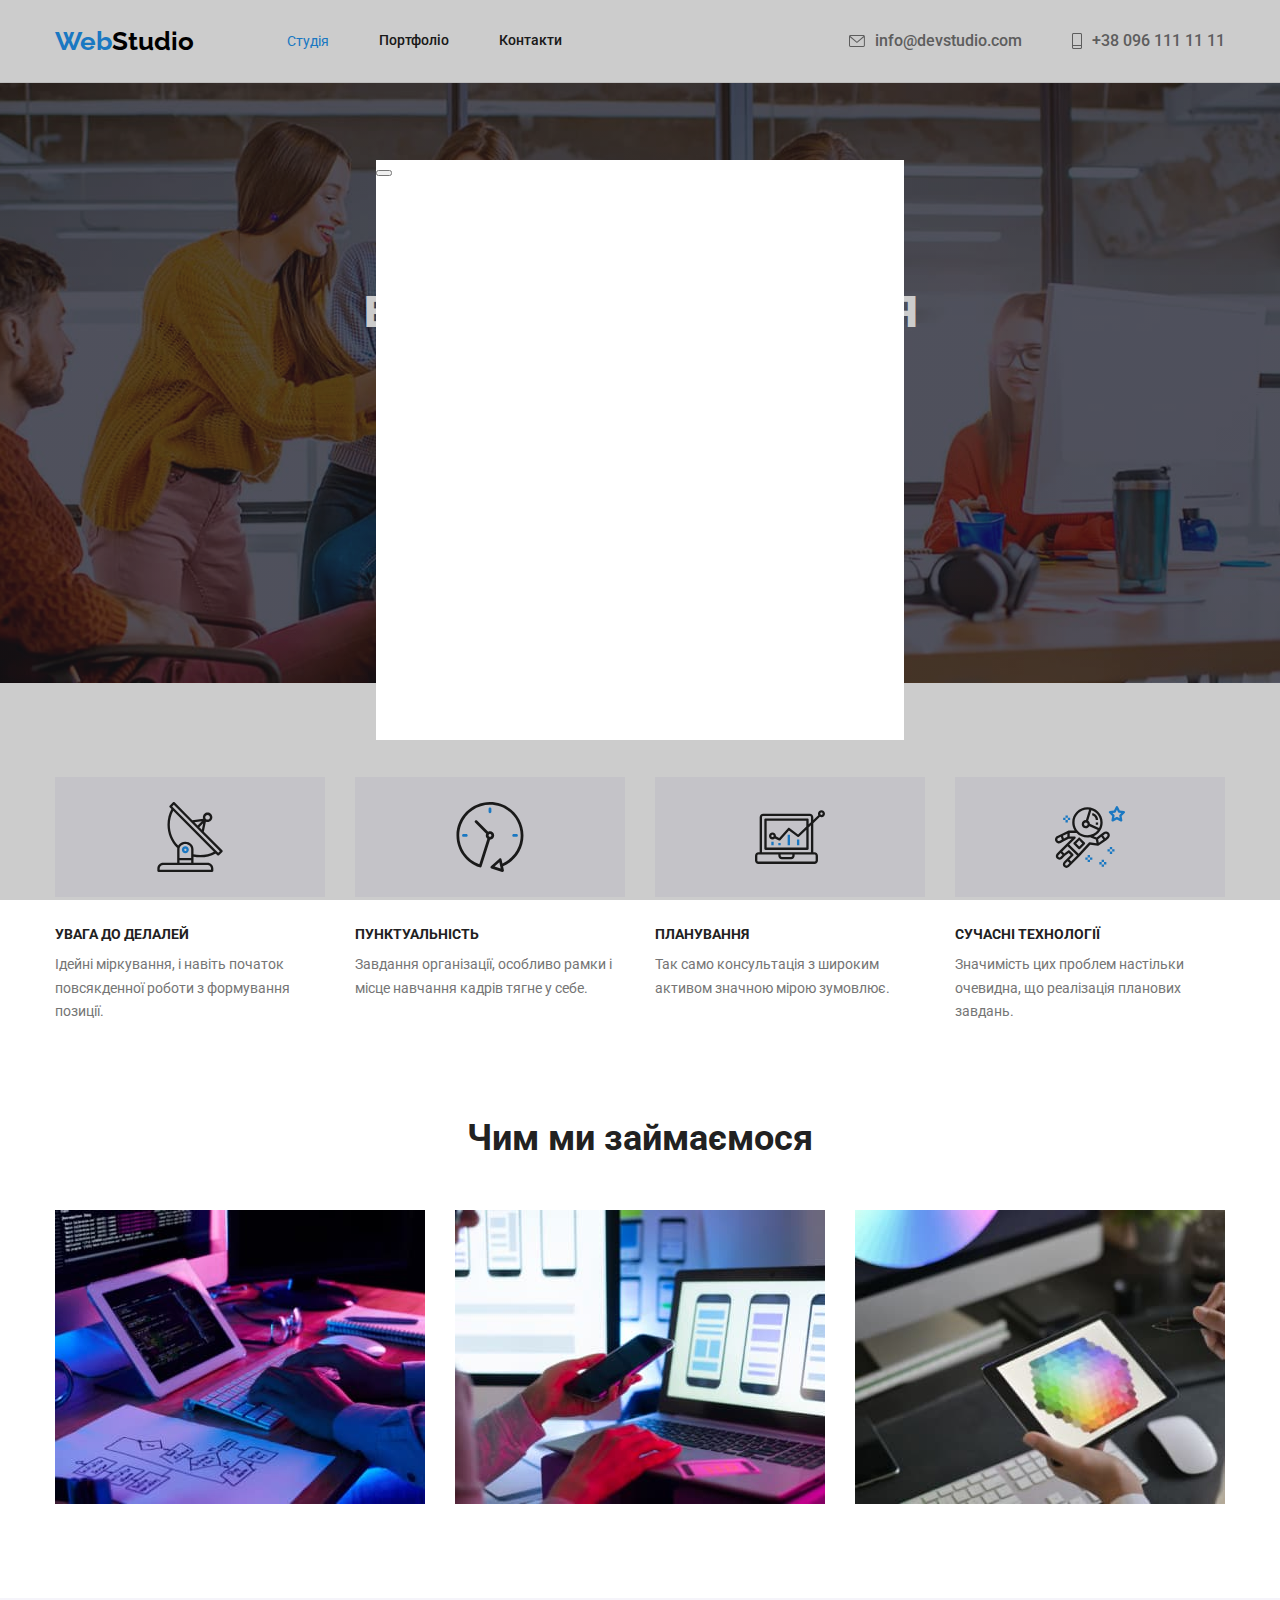
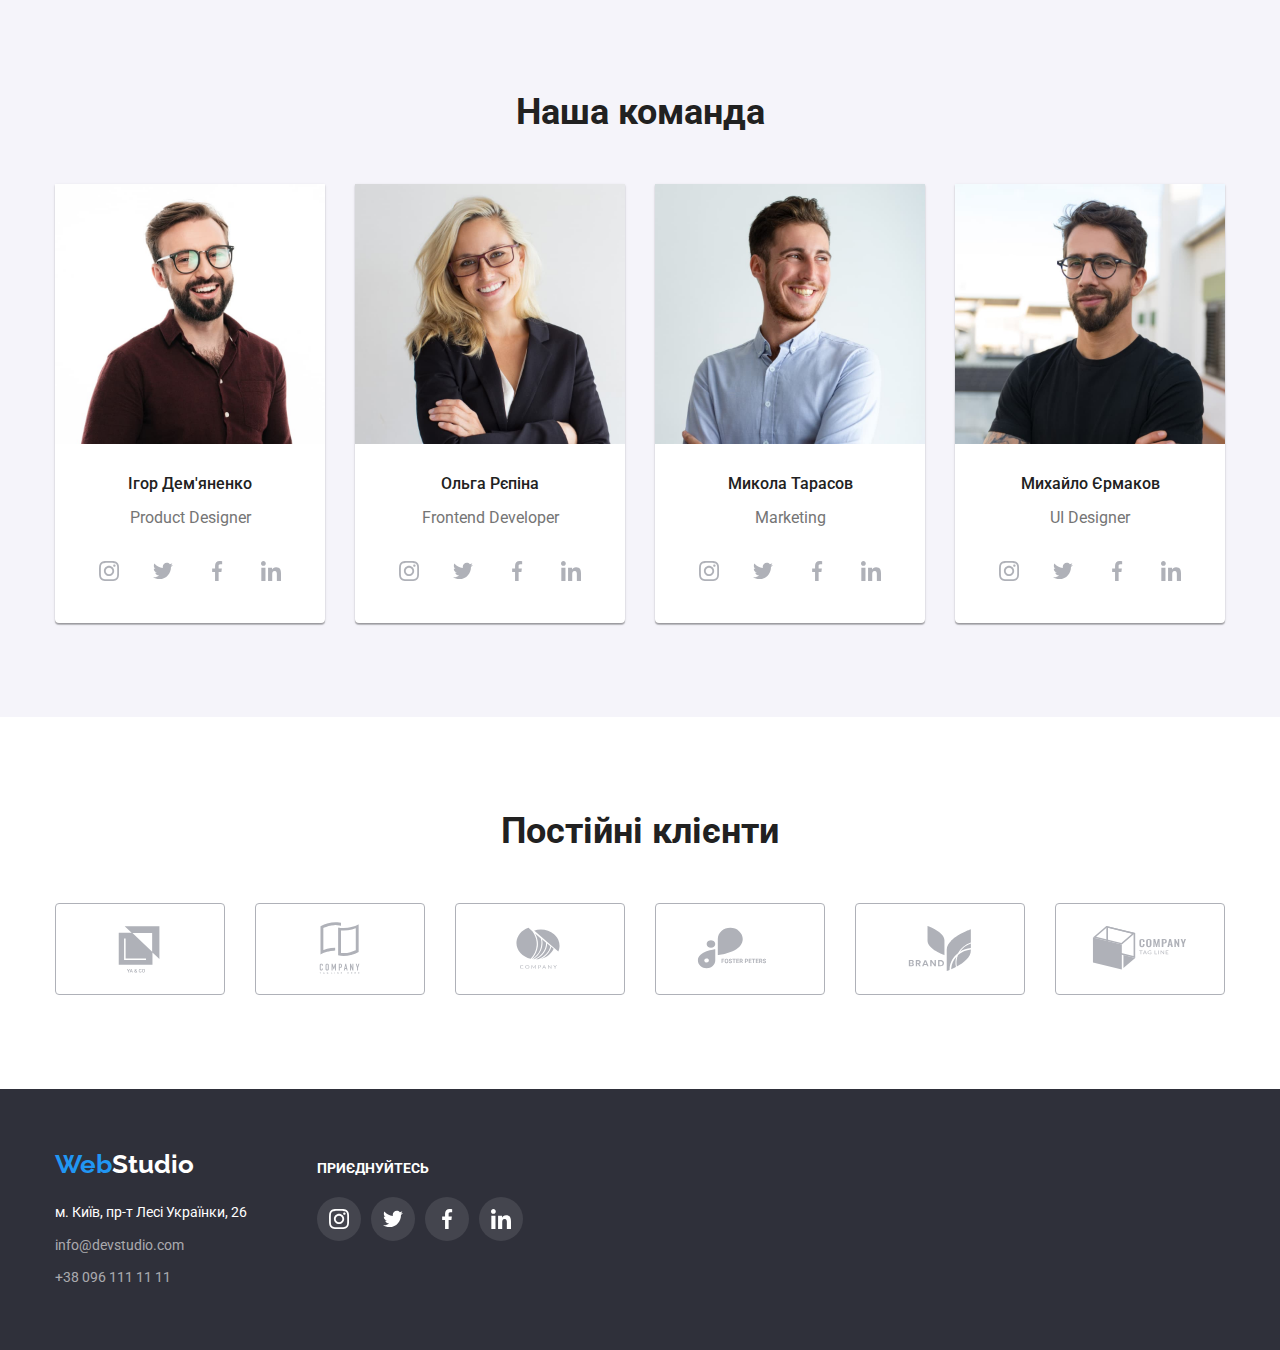
==== index.html @ 89efb615 "1" ====
<!DOCTYPE html>
<html lang="uk">
  <head>
    <meta charset="UTF-8" />
    <meta http-equiv="X-UA-Compatible" content="IE=edge" />
    <meta name="viewport" content="width=device-width, initial-scale=1.0" />
    <title>WebStudio</title>
    <link rel="preconnect" href="https://fonts.googleapis.com" />
    <link rel="preconnect" href="https://fonts.gstatic.com" crossorigin />
    <link
      href="https://fonts.googleapis.com/css2?family=Raleway:wght@700&family=Roboto:wght@400;500;700;900&display=swap"
      rel="stylesheet"
    />
    <link
      rel="stylesheet"
      href="https://cdn.jsdelivr.net/npm/modern-normalize@1.1.0/modern-normalize.min.css"
    />
    <link rel="stylesheet" href="./css/styles.css" />
  </head>
  <body>
    <header class="line">
      <div class="container header-flex">
        <nav class="head-menu">
          <a href="./index.html" class="logo" lang="en"> Web<span class="logo2">Studio</span></a>
          <ul class="site-navigation list">
            <li class="item"><a href="./index.html" class="class-nav">Студія</a></li>
            <li class="item"><a href="./portfolio.html" class="site-nav">Портфоліо</a></li>
            <li class="item"><a href="" class="site-nav">Контакти</a></li>
          </ul>
        </nav>
        <ul class="list contact-menu">
          <li class="header-contact">
            <a href="mailto:info@devstudio.com" class="class-contact">
              <svg class="contact-icon-svg" width="16" height="12">
                <use href="./images/icons.svg#icon-envelope"></use>
              </svg>
              info@devstudio.com
            </a>
          </li>
          <li class="header-contact">
            <a href="tel:+380961111111" class="class-contact">
              <svg class="contact-icon-svg" width="10" height="16">
                <use href="./images/icons.svg#icon-vector"></use>
              </svg>
              +38 096 111 11 11
            </a>
          </li>
        </ul>
      </div>
    </header>
    <main>
      <section class="section-hero">
        <div class="container">
          <h1 class="title-h1">Ефективні рішення для вашого бізнесу</h1>
          <button type="button" class="button-posluga" data-modal-open>Замовити послугу</button>
        </div>
      </section>

      <!-- Переваги -->

      <section class="list-perevag section">
        <div class="container">
          <h2 class="visually-hidden">Перелік переваг</h2>
          <ul class="list perevagi-list">
            <li class="perevagi-fon">
              <div class="perevagi-icon">
                <svg class="icon-win" width="70" height="70">
                  <use href="./images/icons.svg#icon-antenna"></use>
                </svg>
              </div>
              <h3 class="title-h3">Увага до делалей</h3>
              <p class="text-perevag">
                Ідейні міркування, і навіть початок повсякденної роботи з формування позиції.
              </p>
            </li>
            <li class="perevagi-fon">
              <div class="perevagi-icon">
                <svg width="70" height="70">
                  <use href="./images/icons.svg#icon-clock"></use>
                </svg>
              </div>
              <h3 class="title-h3">Пунктуальність</h3>
              <p class="text-perevag">
                Завдання організації, особливо рамки і місце навчання кадрів тягне у себе.
              </p>
            </li>
            <li class="perevagi-fon">
              <div class="perevagi-icon">
                <svg width="70" height="70">
                  <use href="./images/icons.svg#icon-diagram"></use>
                </svg>
              </div>
              <h3 class="title-h3">Планування</h3>
              <p class="text-perevag">
                Так само консультація з широким активом значною мірою зумовлює.
              </p>
            </li>
            <li class="perevagi-fon">
              <div class="perevagi-icon">
                <svg width="70" height="70">
                  <use href="./images/icons.svg#icon-astronaut"></use>
                </svg>
              </div>
              <h3 class="title-h3">Сучасні технології</h3>
              <p class="text-perevag">
                Значимість цих проблем настільки очевидна, що реалізація планових завдань.
              </p>
            </li>
          </ul>
        </div>
      </section>
      <section class="section-bott">
        <div class="container">
          <h2 class="title-h2">Чим ми займаємося</h2>
          <ul class="list hobby">
            <li>
              <img src="./images/img_box_1.jpg" width="370" alt="Розробка і оптимізація сайту" />
            </li>
            <li>
              <img src="./images/img_box_2.jpg" width="370" alt="Розробка мобільної версії сайту" />
            </li>
            <li><img src="./images/img_box_3.jpg" width="370" alt="Підбір палітри" /></li>
          </ul>
        </div>
      </section>

      <!-- Команда -->

      <section class="color-team section">
        <div class="container">
          <h2 class="title-h2">Наша команда</h2>
          <ul class="list-team list">
            <li class="color-foto-team">
              <img src="./images/img_team_1.jpg" width="270" alt="Портрет Ігора Дем'яненко" />
              <div class="team-box">
                <h3 class="title-h3-2">Ігор Дем'яненко</h3>
                <p class="profession" lang="en">Product Designer</p>
                <ul class="list team-icon">
                  <li>
                    <a href="" class="team-fon">
                      <svg aria-label="" width="20" height="20">
                        <use href="./images/icons.svg#icon-instagram"></use>
                      </svg>
                    </a>
                  </li>
                  <li>
                    <a href="" class="team-fon">
                      <svg aria-label="" width="20" height="20">
                        <use href="./images/icons.svg#icon-twitter"></use>
                      </svg>
                    </a>
                  </li>
                  <li>
                    <a href="" class="team-fon">
                      <svg aria-label="" width="20" height="20">
                        <use href="./images/icons.svg#icon-facebook"></use>
                      </svg>
                    </a>
                  </li>
                  <li>
                    <a href="" class="team-fon">
                      <svg aria-label="" width="20" height="20">
                        <use href="./images/icons.svg#icon-linkedin"></use>
                      </svg>
                    </a>
                  </li>
                </ul>
              </div>
            </li>
            <li class="color-foto-team">
              <img src="./images/img_team_2.jpg" width="270" alt="Портрет Ольги Рєпіної" />
              <div class="team-box">
                <h3 class="title-h3-2">Ольга Рєпіна</h3>
                <p class="profession" lang="en">Frontend Developer</p>
                <ul class="list team-icon">
                  <li>
                    <a href="" class="team-fon">
                      <svg aria-label="" width="20" height="20">
                        <use href="./images/icons.svg#icon-instagram"></use>
                      </svg>
                    </a>
                  </li>
                  <li>
                    <a href="" class="team-fon">
                      <svg aria-label="" width="20" height="20">
                        <use href="./images/icons.svg#icon-twitter"></use>
                      </svg>
                    </a>
                  </li>
                  <li>
                    <a href="" class="team-fon">
                      <svg aria-label="" width="20" height="20">
                        <use href="./images/icons.svg#icon-facebook"></use>
                      </svg>
                    </a>
                  </li>
                  <li>
                    <a href="" class="team-fon">
                      <svg aria-label="" width="20" height="20">
                        <use href="./images/icons.svg#icon-linkedin"></use>
                      </svg>
                    </a>
                  </li>
                </ul>
              </div>
            </li>
            <li class="color-foto-team">
              <img src="./images/img_team_3.jpg" width="270" alt="Портрет Миколи Тарасова" />
              <div class="team-box">
                <h3 class="title-h3-2">Микола Тарасов</h3>
                <p class="profession" lang="en">Marketing</p>
                <ul class="list team-icon">
                  <li>
                    <a href="" class="team-fon">
                      <svg aria-label="" width="20" height="20">
                        <use href="./images/icons.svg#icon-instagram"></use>
                      </svg>
                    </a>
                  </li>
                  <li>
                    <a href="" class="team-fon">
                      <svg aria-label="" width="20" height="20">
                        <use href="./images/icons.svg#icon-twitter"></use>
                      </svg>
                    </a>
                  </li>
                  <li>
                    <a href="" class="team-fon">
                      <svg aria-label="" width="20" height="20">
                        <use href="./images/icons.svg#icon-facebook"></use>
                      </svg>
                    </a>
                  </li>
                  <li>
                    <a href="" class="team-fon">
                      <svg aria-label="" width="20" height="20">
                        <use href="./images/icons.svg#icon-linkedin"></use>
                      </svg>
                    </a>
                  </li>
                </ul>
              </div>
            </li>
            <li class="color-foto-team">
              <img src="./images/img_team_4.jpg" width="270" alt="Портрет Михайла Єрмакова" />
              <div class="team-box">
                <h3 class="title-h3-2">Михайло Єрмаков</h3>
                <p class="profession" lang="en">UI Designer</p>
                <ul class="list team-icon">
                  <li>
                    <a href="" class="team-fon">
                      <svg aria-label="" width="20" height="20">
                        <use href="./images/icons.svg#icon-instagram"></use>
                      </svg>
                    </a>
                  </li>
                  <li>
                    <a href="" class="team-fon">
                      <svg aria-label="" width="20" height="20">
                        <use href="./images/icons.svg#icon-twitter"></use>
                      </svg>
                    </a>
                  </li>
                  <li>
                    <a href="" class="team-fon">
                      <svg aria-label="" width="20" height="20">
                        <use href="./images/icons.svg#icon-facebook"></use>
                      </svg>
                    </a>
                  </li>
                  <li>
                    <a href="" class="team-fon">
                      <svg aria-label="" width="20" height="20">
                        <use href="./images/icons.svg#icon-linkedin"></use>
                      </svg>
                    </a>
                  </li>
                </ul>
              </div>
            </li>
          </ul>
        </div>
      </section>
      <section class="section">
        <!-- Кліенти -->

        <div class="container">
          <h2 class="title-h2">Постійні клієнти</h2>
          <ul class="list client">
            <li>
              <a href="" class="client-fon">
                <svg aria-label="" width="106" height="60">
                  <use href="./images/icons.svg#icon-logo"></use>
                </svg>
              </a>
            </li>
            <li>
              <a href="" class="client-fon">
                <svg aria-label="" width="106" height="60">
                  <use href="./images/icons.svg#icon-logo-1"></use>
                </svg>
              </a>
            </li>
            <li>
              <a href="" class="client-fon">
                <svg aria-label="" width="106" height="60">
                  <use href="./images/icons.svg#icon-logo-2"></use>
                </svg>
              </a>
            </li>
            <li>
              <a href="" class="client-fon">
                <svg aria-label="" width="106" height="60">
                  <use href="./images/icons.svg#icon-logo-3"></use>
                </svg>
              </a>
            </li>
            <li>
              <a href="" class="client-fon">
                <svg aria-label="" width="106" height="60">
                  <use href="./images/icons.svg#icon-logo-4"></use>
                </svg>
              </a>
            </li>
            <li>
              <a href="" class="client-fon">
                <svg aria-label="" width="106" height="60">
                  <use href="./images/icons.svg#icon-logo-5"></use>
                </svg>
              </a>
            </li>
          </ul>
        </div>
      </section>
    </main>

    <!-- Футер -->

    <footer class="section-footer">
      <div class="container footer-block">
        <div class="">
          <a href="./index.html" class="logo" lang="en"> Web<span class="logo3">Studio</span></a>
          <address class="contact">
            <ul class="site-footer list">
              <li class="footer-bottom">
                <a href="https://goo.gl/maps/ReowiNLjcF3ipeQF8" class="site-footer-2 link"
                  >м. Київ, пр-т Лесі Українки, 26</a
                >
              </li>
              <li class="footer-bottom">
                <a href="mailto:info@devstudio.com" class="site-footer link">info@devstudio.com</a>
              </li>
              <li><a href="tel:+380961111111" class="site-footer link">+38 096 111 11 11</a></li>
            </ul>
          </address>
        </div>

        <!-- Футер соцмережі -->

        <div class="footer-list">
          <p class="footer-connect">Приєднуйтесь</p>
          <ul class="list footer-icon">
            <li>
              <a href="" class="footer-fon">
                <svg aria-label="" width="20" height="20">
                  <use href="./images/icons.svg#icon-instagram"></use>
                </svg>
              </a>
            </li>
            <li>
              <a href="" class="footer-fon">
                <svg aria-label="" width="20" height="20">
                  <use href="./images/icons.svg#icon-twitter"></use>
                </svg>
              </a>
            </li>
            <li>
              <a href="" class="footer-fon">
                <svg aria-label="" width="20" height="20">
                  <use href="./images/icons.svg#icon-facebook"></use>
                </svg>
              </a>
            </li>
            <li>
              <a href="" class="footer-fon">
                <svg aria-label="" width="20" height="20">
                  <use href="./images/icons.svg#icon-linkedin"></use>
                </svg>
              </a>
            </li>
          </ul>
        </div>
      </div>
    </footer>
    <div class="backdrop " data-modal >
      <div class="modal">
        <button type="button" data-modal-close></button>
        <svg aria-label=""  width="30" height="30" class="modal-close" >
          <use href="./images/icons.svg#icon-Ellipse"></use>
        </svg> 
      </div>
    </div>
    <script src="./js/modal.js"></script>
  </body>
</html>
---- css/styles.css ----
:root {
  --primary-font-color: rgba(117, 117, 117, 1);
  --primari-buckground-color: rgba(255, 255, 255, 1);
  --secondary-font-color: rgba(33, 150, 243, 1);
  --third-font-color: rgba(33, 33, 33, 1);
  --font-color-footer: rgba(255, 255, 255, 0.6);
  --font-color-logo-2: rgba(0, 0, 0, 1);
  --buckground-color-1: rgba(245, 244, 250, 1);
  --buckground-color-2: rgba(47, 48, 58, 1);
  --contact-color: rgba(117, 117, 117, 1);
}

body {
  background-color: var(--primari-buckground-color);
  color: var(--primary-font-color);
  font-family: 'Roboto', sans-serif;
  font-weight: 400;
  font-size: 14px;
}

/* Відміна підкреслення у посилань */

a {
  text-decoration: none;
}

/* a:hover {
  color: #2196F3;
}

a:hover svg {
  color: #2196F3;
} */

/* Скидання маркувань списку */

.list {
  list-style: none;
}

img {
  display: block;
}

/* Скидання стилів марджин */

h1,
h2,
h3,
h4,
p {
  margin-top: 0;
  margin-bottom: 0;
}

ul {
  margin-top: 0;
  margin-bottom: 0;
  padding-left: 0;
}

/* Приховання заголовків */

.visually-hidden {
  position: absolute;
  white-space: nowrap;
  width: 1px;
  height: 1px;
  overflow: hidden;
  border: 0;
  padding: 0;
  clip: rect(0 0 0 0);
  clip-path: inset(50%);
  margin: -1px;
}

img {
  display: block;
  max-width: 100%;
  height: auto;
}

/* Ширина */

.container {
  width: 1200px;
  margin-left: auto;
  margin-right: auto;
  padding-left: 15px;
  padding-right: 15px;
}

/* Відступи */

.section {
  padding-top: 94px;
  padding-bottom: 94px;
}

.header-flex {
  display: flex;
  align-items: center;
}

/* Логотип */

.logo {
  color: var(--secondary-font-color);
  font-family: 'Raleway', 'sans-serif';
  font-weight: 700;
  font-size: 26px;
  line-height: 1.19;
}

.logo2 {
  color: var(--font-color-logo-2);
}

.logo3 {
  color: var(--primari-buckground-color);
}

/*  Навігація */

.site-navigation {
  display: flex;
  margin-left: 93px;
}

.site-navigation .item:not(:last-child) {
  margin-right: 50px;
}

.head-menu {
  display: flex;
  align-items: center;
}

.site-nav {
  color: var(--third-font-color);
  font-weight: 500;
  line-height: 1.14;

  display: block;
  padding-top: 32px;
  padding-bottom: 32px;
}

.site-nav:hover,
.site-nav:focus {
  color: var(--secondary-font-color);
}

.class-nav {
  color: var(--secondary-font-color);

  display: block;
  padding-top: 32px;
  padding-bottom: 32px;
}

.class-contact {
  display: inline-flex;
  padding: 32px 0px 32px;
  align-items: center;

  color: var(--contact-color);
  font-weight: 500;
  line-height: 1.14;
  font-size: 16px;
}

.class-contact:hover,
.class-contact:focus {
  color: var(--secondary-font-color);
}

.line {
  border-bottom: 1px solid rgba(236, 236, 236, 1);
}

/* Герой */

.title-h1 {
  text-transform: uppercase;
  color: var(--primari-buckground-color);
  font-weight: 900;
  font-size: 44px;
  line-height: 1.36;

  max-width: 696px;
  margin-left: auto;
  margin-right: auto;
  margin-bottom: 30px;
}

.section-hero {
  background-image: linear-gradient(rgba(47, 48, 58, 0.4), rgba(47, 48, 58, 0.4)),
    url(../images/bg.jpg);

  background-repeat: no-repeat;
  background-position: center;

  padding-top: 200px;
  padding-bottom: 200px;
  text-align: center;
  background-color: var(--buckground-color-2);
  background-size: 1600px;
}

/* Кнопка замовлення */

.button-posluga {
  background-color: var(--secondary-font-color);
  color: var(--primari-buckground-color);
  cursor: pointer;
  font-weight: 700;
  font-size: 16px;
  line-height: 1.87;
  border-radius: 4px;
  border: none;

  display: inline-block;
  width: 216px;
  height: 50px;
}

.button-posluga:hover,
.button-posluga:focus {
  background-color: rgba(24, 140, 232, 1);
  color: var(--primari-buckground-color);
  cursor: pointer;
}

/* Заголовок переваг */

.title-h3 {
  text-transform: uppercase;
  color: var(--third-font-color);
  font-weight: 700;
  font-size: 14px;
  line-height: 1.14;
  max-width: 270px;

  margin-bottom: 10px;
}

/* Перелік переваг */

.list-perevag {
  display: flex;
  column-gap: 30px;
}

.text-perevag {
  line-height: 1.7;
  max-width: 270px;
}

/* Заголовок наша робота-команда */

.title-h2 {
  color: var(--third-font-color);
  font-weight: 700;
  font-size: 36px;
  line-height: 1.16;

  margin-bottom: 50px;
  text-align: center;
}

.section-bott {
  padding-bottom: 94px;
}

/* Наша робота */

.hobby {
  display: flex;
  column-gap: 30px;
}

/* колір фону команди*/

.color-team {
  background-color: var(--buckground-color-1);
}

.list-team {
  display: flex;
  column-gap: 30px;
}

.color-foto-team {
  background-color: var(--primari-buckground-color);
  max-width: 270px;
  text-align: center;
}

.profession {
  color: var(--primary-font-color);
  font-size: 16px;
  line-height: 1.9;
  margin-bottom: 16px;
}

.text-team {
  font-size: 16px;
  line-height: 1.19;
}

/* footer font color */

.site-footer {
  color: var(--font-color-footer);
  line-height: 1.7;
}

.site-footer:hover,
.site-footer:focus {
  color: var(--secondary-font-color);
}

.site-footer-2 {
  color: var(--primari-buckground-color);
}

.site-footer-2:hover,
.site-footer-2:focus {
  color: var(--secondary-font-color);
}

/* Нормалізація шрифту посилань */

.contact {
  font-style: normal;
  margin-top: 20px;
}

/* Кліенти */

.client {
  padding: 0;
  margin: 0;
  display: flex;
  column-gap: 30px;
  justify-content: center;
}

.client-fon {
  padding: 0;
  margin: 0;
  display: flex;
  width: 170px;
  height: 92px;
  border: 1px solid #afb1b8;
  border-radius: 4px;
  align-items: center;
  justify-content: center;
}

.client-fon svg {
  fill: rgba(175, 177, 184, 1);
}

.client-fon:hover svg,
.client-fon:focus svg {
  fill: rgba(33, 150, 243, 1);
}

.client-fon:hover,
.client-fon:focus {
  border: 1px solid rgba(33, 150, 243, 1);
  border-radius: 4px;
  fill: rgba(33, 150, 243, 1);
}

/* Секція футер */

.footer-bottom {
  margin-bottom: 9px;
}

.section-footer {
  background-color: var(--buckground-color-2);
  line-height: 1.7;

  padding: 60px 0px;
}

/* Портфолио */

/* Заголовок */

.title-h2-2 {
  color: var(--third-font-color);
  font-weight: 700;
  font-size: 18px;
  line-height: 2;

  max-width: 322px;
  margin-left: 24px;
}

.text-team-2 {
  font-family: 'Roboto', sans-serif;
  font-weight: 400;
  font-size: 16px;
  line-height: 1.87;
  color: rgba(117, 117, 117, 1);

  padding-top: 4px;
  max-width: 322px;
  margin-left: 24px;
}

.portfolio-box {
  padding: 20px 0px;
}

/* Кнопки портфоліо */

.btn-flex {
  display: flex;
  justify-content: center;
  margin-bottom: 50px;
  column-gap: 8px;
}

.button-portfolio {
  display: inline-block;
  min-width: 73px;
  padding: 6px 22px;
  border-radius: 4px;
  border: none;

  background-color: var(--buckground-color-1);
  color: var(--third-font-color);
  cursor: pointer;
  font-weight: 500;
  font-size: 16px;
  line-height: 1.62;
}

.button-portfolio:focus,
.button-portfolio:hover {
  background-color: var(--secondary-font-color);
  color: var(--primari-buckground-color);
  box-shadow: 0px 3px 1px rgba(0, 0, 0, 0.1), 0px 1px 2px rgba(0, 0, 0, 0.08),
    0px 2px 2px rgba(0, 0, 0, 0.12);
  border-radius: 4px;
}

/* Сітка єлементів */

.flex-container {
  padding: 0;
  margin: 0;

  display: flex;
  flex-wrap: wrap;
  margin-left: -30px;
  margin-top: -30px;
}

.flex-container .flex-element {
  width: 370px;
  border: 1px solid #eeeeee;

  flex-basis: calc(100% / 3 -30px);
  margin-left: 30px;
  margin-top: 30px;
}

.portfolio-link {
  display: block;
}

.portfolio-link:hover,
.portfolio-link:focus {
  box-shadow: 0px 1px 1px rgba(0, 0, 0, 0.12), 0px 4px 4px rgba(0, 0, 0, 0.06),
    1px 4px 6px rgba(0, 0, 0, 0.16);
}

.contact-icon {
  display: flex;
  align-items: center;
  justify-content: center;
  background-size: 32px 32px;
  margin-right: 10px;
  width: 161px;
}

.contact-menu {
  display: flex;
  margin-left: auto;
}

.header-contact + .header-contact {
  margin-left: 50px;
}

.header-contact:hover,
.header-contact:focus {
  color: var(--accent-color);
}

.contact-icon-svg {
  margin-right: 10px;
  fill: currentColor;
}

.perevagi-list {
  display: flex;
}

.perevagi-fon:not(:last-child) {
  margin-right: 30px;
  max-width: 270px;
}

.perevagi-icon {
  display: flex;
  width: 270px;
  height: 120px;
  align-items: center;
  justify-content: center;
  flex-direction: column;
  margin-bottom: 30px;

  background-color: var(--buckground-color-1);
}

.icon-win {
  align-items: center;
}

.color-foto-team {
  box-shadow: 0px 1px 3px rgba(0, 0, 0, 0.12), 0px 1px 1px rgba(0, 0, 0, 0.14),
    0px 2px 1px rgba(0, 0, 0, 0.2);
  border-radius: 0px 0px 4px 4px;
}

/* Команда */

.title-h3-2 {
  color: var(--third-font-color);
  font-weight: 500;
  font-size: 16px;
  line-height: 1.19;
  margin-bottom: 10px;
}

.team-box {
  padding: 30px 0px;
}

.team-icon {
  padding: 0;
  margin: 0;
  display: flex;
  column-gap: 10px;
  justify-content: center;
}

.team-fon {
  width: 44px;
  height: 44px;
  border-radius: 50%;
  display: flex;
  align-items: center;
  justify-content: center;
}

.team-fon svg {
  fill: rgba(175, 177, 184, 1);
}

.team-fon:hover,
.team-fon:focus {
  background-color: rgba(33, 150, 243, 1);
}

.team-fon:hover svg,
.team-fon:focus svg {
  fill: rgba(255, 255, 255, 1);
}

/* Футер соцмережі */

.footer-connect {
  text-transform: uppercase;
  color: var(--primari-buckground-color);
  font-weight: 700;
  font-size: 14px;
  line-height: 1.14;

  margin-bottom: 20px;
}

.footer-icon {
  display: flex;
  padding: 0;
  margin-top: 0;
  gap: 10px;
  align-items: center;
}

.footer-fon {
  width: 44px;
  height: 44px;
  background-color: rgba(255, 255, 255, 0.1);
  border-radius: 50%;
  display: flex;
  align-items: center;
  justify-content: center;
}

.footer-fon svg {
  fill: rgba(255, 255, 255, 1);
}

.footer-fon:hover,
.footer-fon:focus {
  background-color: rgba(33, 150, 243, 1);
}

.section-footer .footer-block {
  display: flex;
  align-items: baseline;
}

.section-footer .footer-list {
  margin-left: 70px;
}

/* Оверлей */

.overlay {
  font-family: 'Roboto', sans-serif;
  font-weight: 400;
  font-size: 18px;
  color: var(--primari-buckground-color);
  background-color: rgba(33, 150, 243, 0.9);
  line-height: 1.55;
  letter-spacing: 3em;

  padding: 63px 24px;

  position: absolute;
  top: 0;
  left: 0;
  height: 100%;
  width: 100%;
  overflow: auto;
  transform: translateY(100%);
}

.portfolio-wrapper:hover .owerlay,
.portfolio-wrapper:focus .owerlay {
  transform: translateY(0);
}

.portfolio-wrapper {
  position: relative;
  overflow: hidden;
}

/*  */

/* Модальне вікно */

.backdrop {
  position: fixed;
  top: 0;
  left: 0;
  width: 100%;
  height: 100%;
  background-color: rgba(0, 0, 0, 0.2);
  z-index: 100;
  transition: opacity 250ms ease visibility 250ms ease;
}

.backdrop.is-hidden {
  visibility: hidden;
  opacity: 0;
  pointer-events: none;
}

.modal {
  width: 528px;
  height: 580px;
  background-color: var(--primari-buckground-color);
  position: absolute;
  top: 50%;
  left: 50%;
  transform: translate(-50%, -50%);
}

.modal-close {
  background-color: rgba(255, 255, 255, 1);
  padding: 0;
  position: absolute;
  top: 8px;
  right: 8px;
  border-radius: 50%;
}
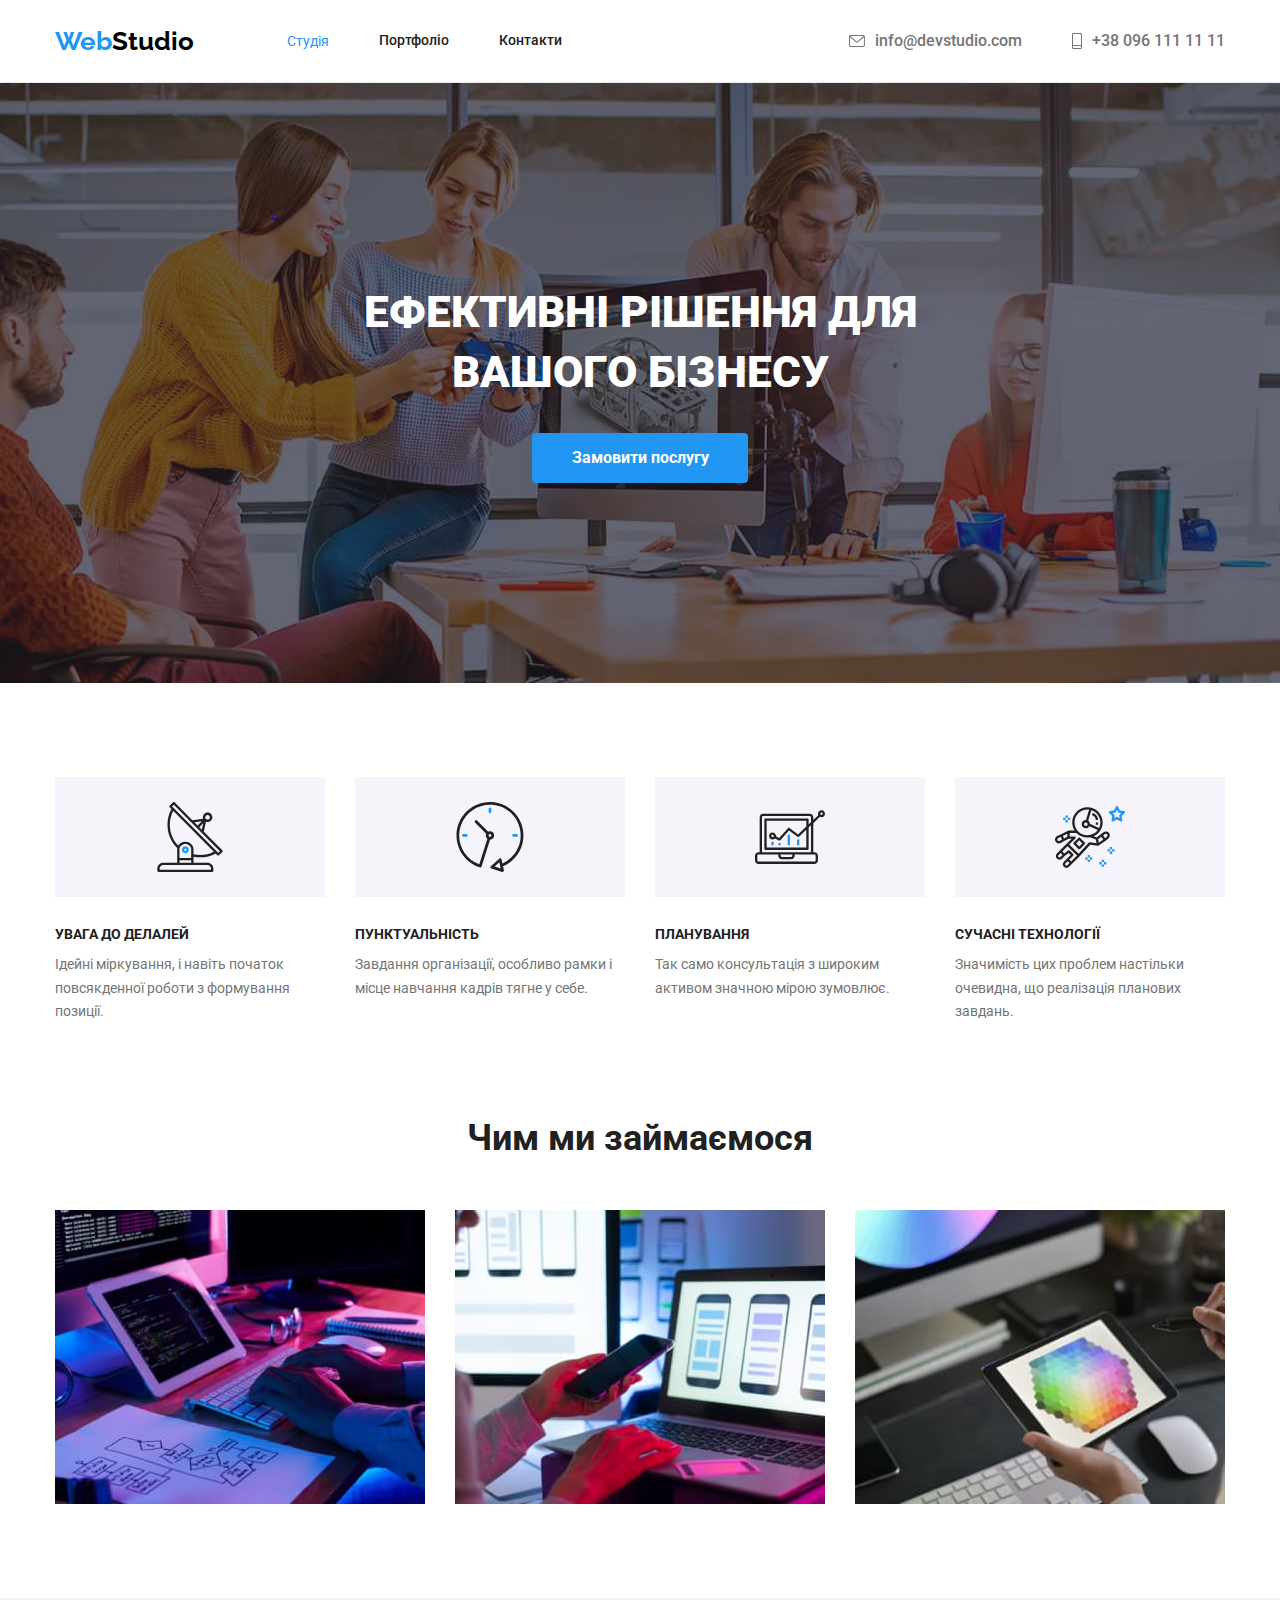
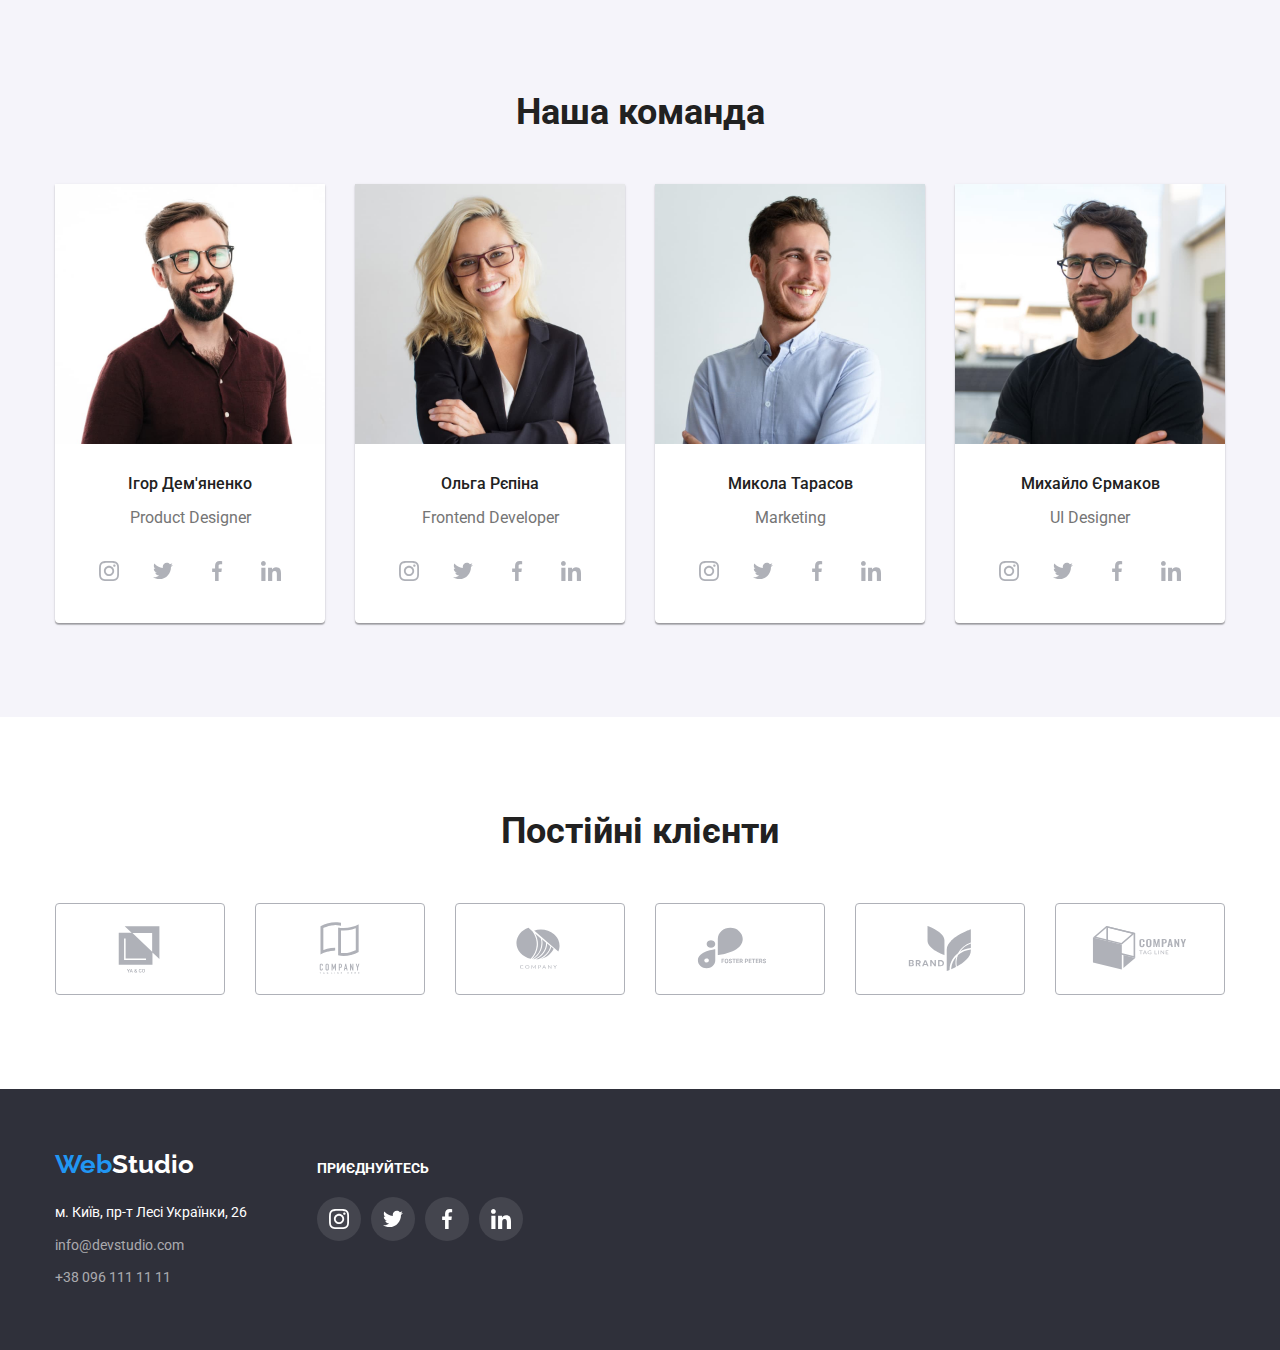
==== commit 2705d886: "window" ====
--- a/index.html
+++ b/index.html
@@ -392,12 +392,13 @@
         </div>
       </div>
     </footer>
-    <div class="backdrop " data-modal >
+    <div class="backdrop is-hidden" data-modal >
       <div class="modal">
-        <button type="button" data-modal-close></button>
-        <svg aria-label=""  width="30" height="30" class="modal-close" >
-          <use href="./images/icons.svg#icon-Ellipse"></use>
-        </svg> 
+        <button type="button" class="close-btn"  data-modal-close>
+        <svg aria-label=""  width="18" height="18" class="modal-close" >
+          <use href="./images/icons.svg#icon-close"></use>
+        </svg>
+      </button> 
       </div>
     </div>
     <script src="./js/modal.js"></script>
--- a/css/styles.css
+++ b/css/styles.css
@@ -10,6 +10,8 @@
   --contact-color: rgba(117, 117, 117, 1);
 }
 
+/* 250ms cubic-bezier(0.4, 0, 0.2, 1) */
+
 body {
   background-color: var(--primari-buckground-color);
   color: var(--primary-font-color);
@@ -23,14 +25,6 @@
 a {
   text-decoration: none;
 }
-
-/* a:hover {
-  color: #2196F3;
-}
-
-a:hover svg {
-  color: #2196F3;
-} */
 
 /* Скидання маркувань списку */
 
@@ -144,6 +138,7 @@
   display: block;
   padding-top: 32px;
   padding-bottom: 32px;
+  transition: color 250ms cubic-bezier(0.4, 0, 0.2, 1);
 }
 
 .site-nav:hover,
@@ -158,6 +153,8 @@
   padding-top: 32px;
   padding-bottom: 32px;
 }
+
+/* Контакти */
 
 .class-contact {
   display: inline-flex;
@@ -168,6 +165,7 @@
   font-weight: 500;
   line-height: 1.14;
   font-size: 16px;
+  transition: color 250ms cubic-bezier(0.4, 0, 0.2, 1);
 }
 
 .class-contact:hover,
@@ -175,9 +173,35 @@
   color: var(--secondary-font-color);
 }
 
+.contact-icon {
+  display: flex;
+  align-items: center;
+  justify-content: center;
+  background-size: 32px 32px;
+  margin-right: 10px;
+  width: 161px;
+}
+
+.contact-menu {
+  display: flex;
+  margin-left: auto;
+}
+
+.header-contact + .header-contact {
+  margin-left: 50px;
+}
+
+.contact-icon-svg {
+  margin-right: 10px;
+  fill: currentColor;
+}
+
+/* Лінія хедера */
+
 .line {
   border-bottom: 1px solid rgba(236, 236, 236, 1);
 }
+
 
 /* Герой */
 
@@ -223,6 +247,7 @@
   display: inline-block;
   width: 216px;
   height: 50px;
+  transition: background-color 250ms cubic-bezier(0.4, 0, 0.2, 1);
 }
 
 .button-posluga:hover,
@@ -314,6 +339,7 @@
 .site-footer {
   color: var(--font-color-footer);
   line-height: 1.7;
+  transition: color 250ms cubic-bezier(0.4, 0, 0.2, 1);
 }
 
 .site-footer:hover,
@@ -323,6 +349,7 @@
 
 .site-footer-2 {
   color: var(--primari-buckground-color);
+  transition: color 250ms cubic-bezier(0.4, 0, 0.2, 1);
 }
 
 .site-footer-2:hover,
@@ -357,10 +384,12 @@
   border-radius: 4px;
   align-items: center;
   justify-content: center;
+  transition: border 250ms cubic-bezier(0.4, 0, 0.2, 1);
 }
 
 .client-fon svg {
   fill: rgba(175, 177, 184, 1);
+  transition: fill 250ms cubic-bezier(0.4, 0, 0.2, 1);
 }
 
 .client-fon:hover svg,
@@ -372,7 +401,6 @@
 .client-fon:focus {
   border: 1px solid rgba(33, 150, 243, 1);
   border-radius: 4px;
-  fill: rgba(33, 150, 243, 1);
 }
 
 /* Секція футер */
@@ -416,6 +444,9 @@
 
 .portfolio-box {
   padding: 20px 0px;
+  border: 1px solid rgba(238, 238, 238, 1);
+  border-top: none;
+  
 }
 
 /* Кнопки портфоліо */
@@ -431,7 +462,6 @@
   display: inline-block;
   min-width: 73px;
   padding: 6px 22px;
-  border-radius: 4px;
   border: none;
 
   background-color: var(--buckground-color-1);
@@ -440,6 +470,11 @@
   font-weight: 500;
   font-size: 16px;
   line-height: 1.62;
+  transition: color 250ms cubic-bezier(0.4, 0, 0.2, 1);
+  transition: background-color 250ms cubic-bezier(0.4, 0, 0.2, 1);
+  transition: border-radius 250ms cubic-bezier(0.4, 0, 0.2, 1);
+  transition: box-shadow 250ms cubic-bezier(0.4, 0, 0.2, 1); 
+      
 }
 
 .button-portfolio:focus,
@@ -465,7 +500,6 @@
 
 .flex-container .flex-element {
   width: 370px;
-  border: 1px solid #eeeeee;
 
   flex-basis: calc(100% / 3 -30px);
   margin-left: 30px;
@@ -474,6 +508,7 @@
 
 .portfolio-link {
   display: block;
+  transition: box-shadow 250ms cubic-bezier(0.4, 0, 0.2, 1);
 }
 
 .portfolio-link:hover,
@@ -482,33 +517,7 @@
     1px 4px 6px rgba(0, 0, 0, 0.16);
 }
 
-.contact-icon {
-  display: flex;
-  align-items: center;
-  justify-content: center;
-  background-size: 32px 32px;
-  margin-right: 10px;
-  width: 161px;
-}
-
-.contact-menu {
-  display: flex;
-  margin-left: auto;
-}
-
-.header-contact + .header-contact {
-  margin-left: 50px;
-}
-
-.header-contact:hover,
-.header-contact:focus {
-  color: var(--accent-color);
-}
-
-.contact-icon-svg {
-  margin-right: 10px;
-  fill: currentColor;
-}
+
 
 .perevagi-list {
   display: flex;
@@ -570,10 +579,12 @@
   display: flex;
   align-items: center;
   justify-content: center;
+  transition: background-color 250ms cubic-bezier(0.4, 0, 0.2, 1);
 }
 
 .team-fon svg {
   fill: rgba(175, 177, 184, 1);
+  transition: fill 250ms cubic-bezier(0.4, 0, 0.2, 1);
 }
 
 .team-fon:hover,
@@ -614,6 +625,7 @@
   display: flex;
   align-items: center;
   justify-content: center;
+  transition: background-color 250ms cubic-bezier(0.4, 0, 0.2, 1);
 }
 
 .footer-fon svg {
@@ -635,6 +647,12 @@
 }
 
 /* Оверлей */
+
+.portfolio-wrapper {
+  position: relative;
+  overflow: hidden;
+
+}
 
 .overlay {
   font-family: 'Roboto', sans-serif;
@@ -643,7 +661,6 @@
   color: var(--primari-buckground-color);
   background-color: rgba(33, 150, 243, 0.9);
   line-height: 1.55;
-  letter-spacing: 3em;
 
   padding: 63px 24px;
 
@@ -652,21 +669,14 @@
   left: 0;
   height: 100%;
   width: 100%;
-  overflow: auto;
   transform: translateY(100%);
-}
-
-.portfolio-wrapper:hover .owerlay,
-.portfolio-wrapper:focus .owerlay {
-  transform: translateY(0);
-}
-
-.portfolio-wrapper {
-  position: relative;
-  overflow: hidden;
-}
-
-/*  */
+  transition: transform 250ms cubic-bezier(0.4, 0, 0.2, 1);
+}
+
+.portfolio-link:hover .overlay,
+.portfolio-link:focus .overlay {
+  transform: translateY(0%);
+}
 
 /* Модальне вікно */
 
@@ -681,7 +691,7 @@
   transition: opacity 250ms ease visibility 250ms ease;
 }
 
-.backdrop.is-hidden {
+.is-hidden {
   visibility: hidden;
   opacity: 0;
   pointer-events: none;
@@ -697,11 +707,29 @@
   transform: translate(-50%, -50%);
 }
 
-.modal-close {
+.close-btn {
+  position: absolute;
+  top: 8px;
+  right: 8px;
+  display: flex;
+  align-items: center;
+  justify-content: center;
+  width: 30px;
+  height: 30px;
+
+  background-color: transparent;
+  border-radius: 50%;
+  border: 1px solid rgba(0, 0, 0, 0.1);
+  padding: 0px;
+}
+
+
+/* .modal-close {
   background-color: rgba(255, 255, 255, 1);
   padding: 0;
   position: absolute;
   top: 8px;
   right: 8px;
   border-radius: 50%;
-}
+} */
+
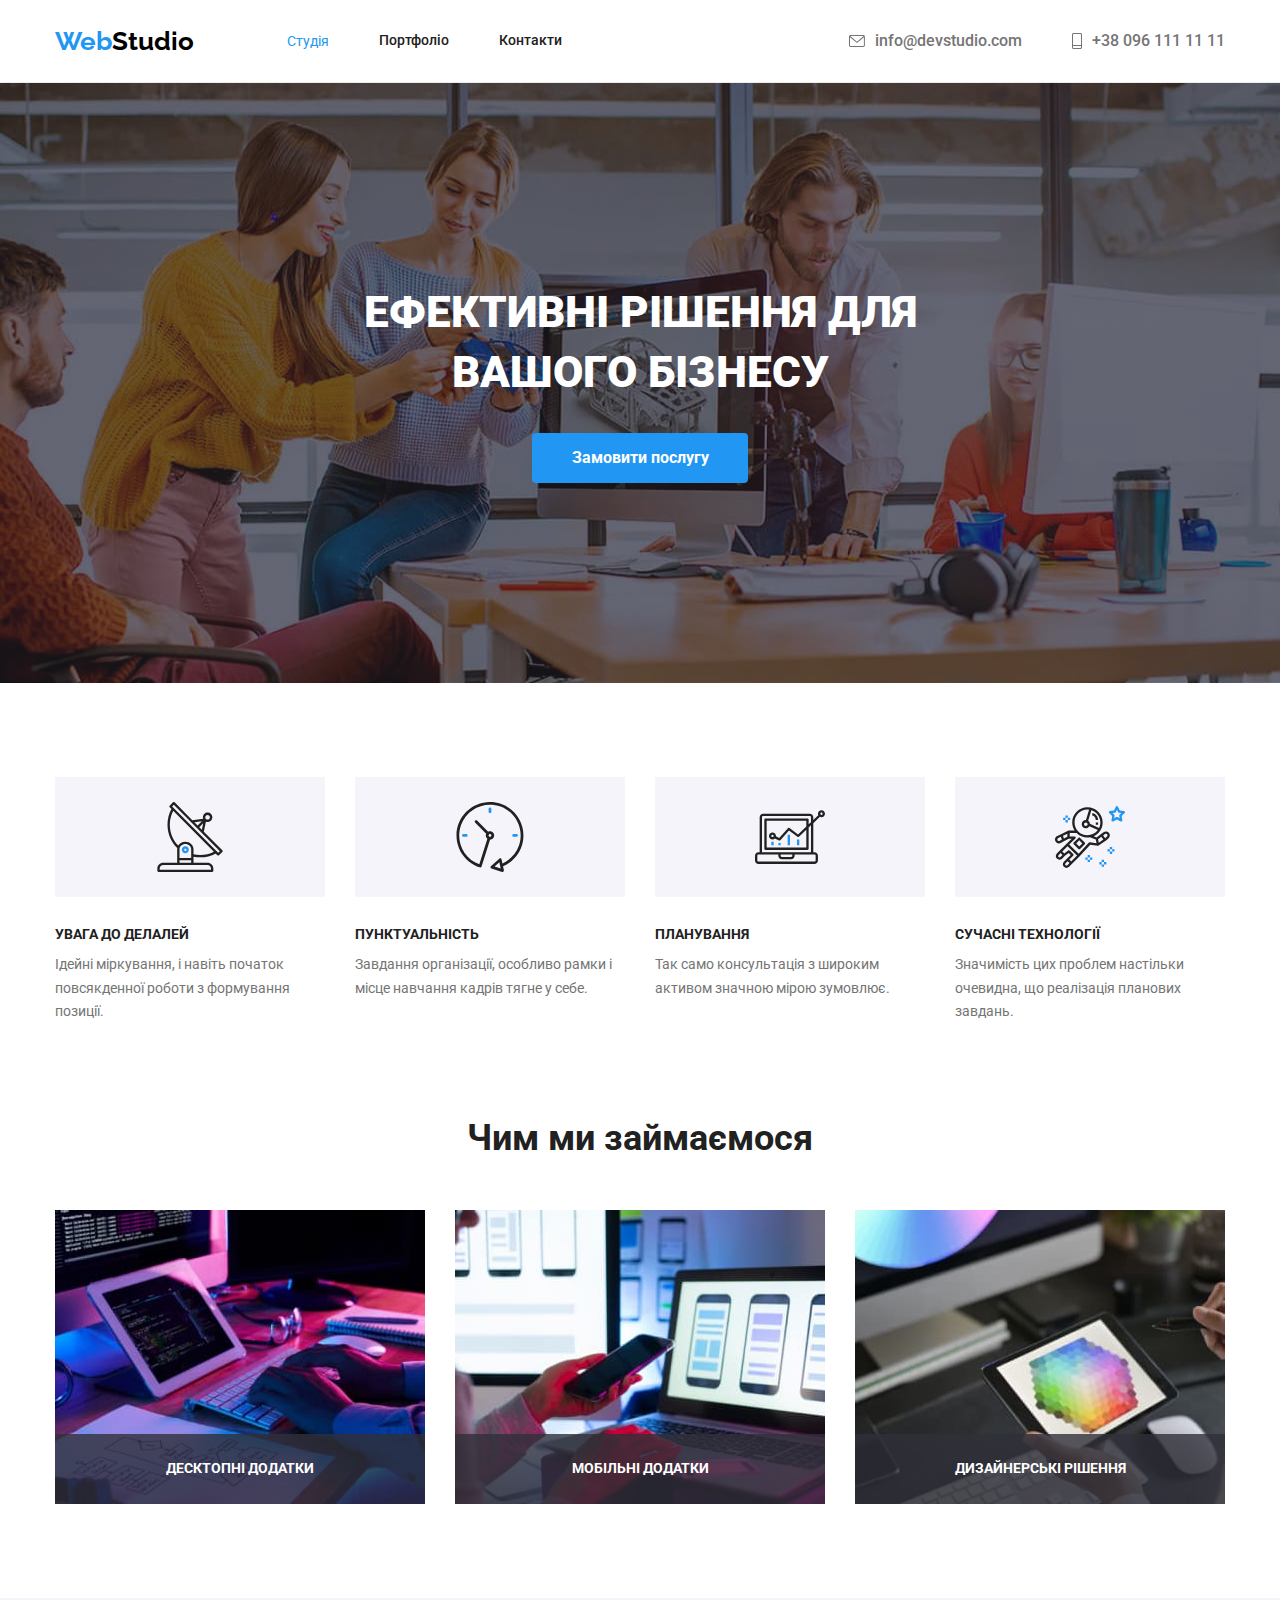
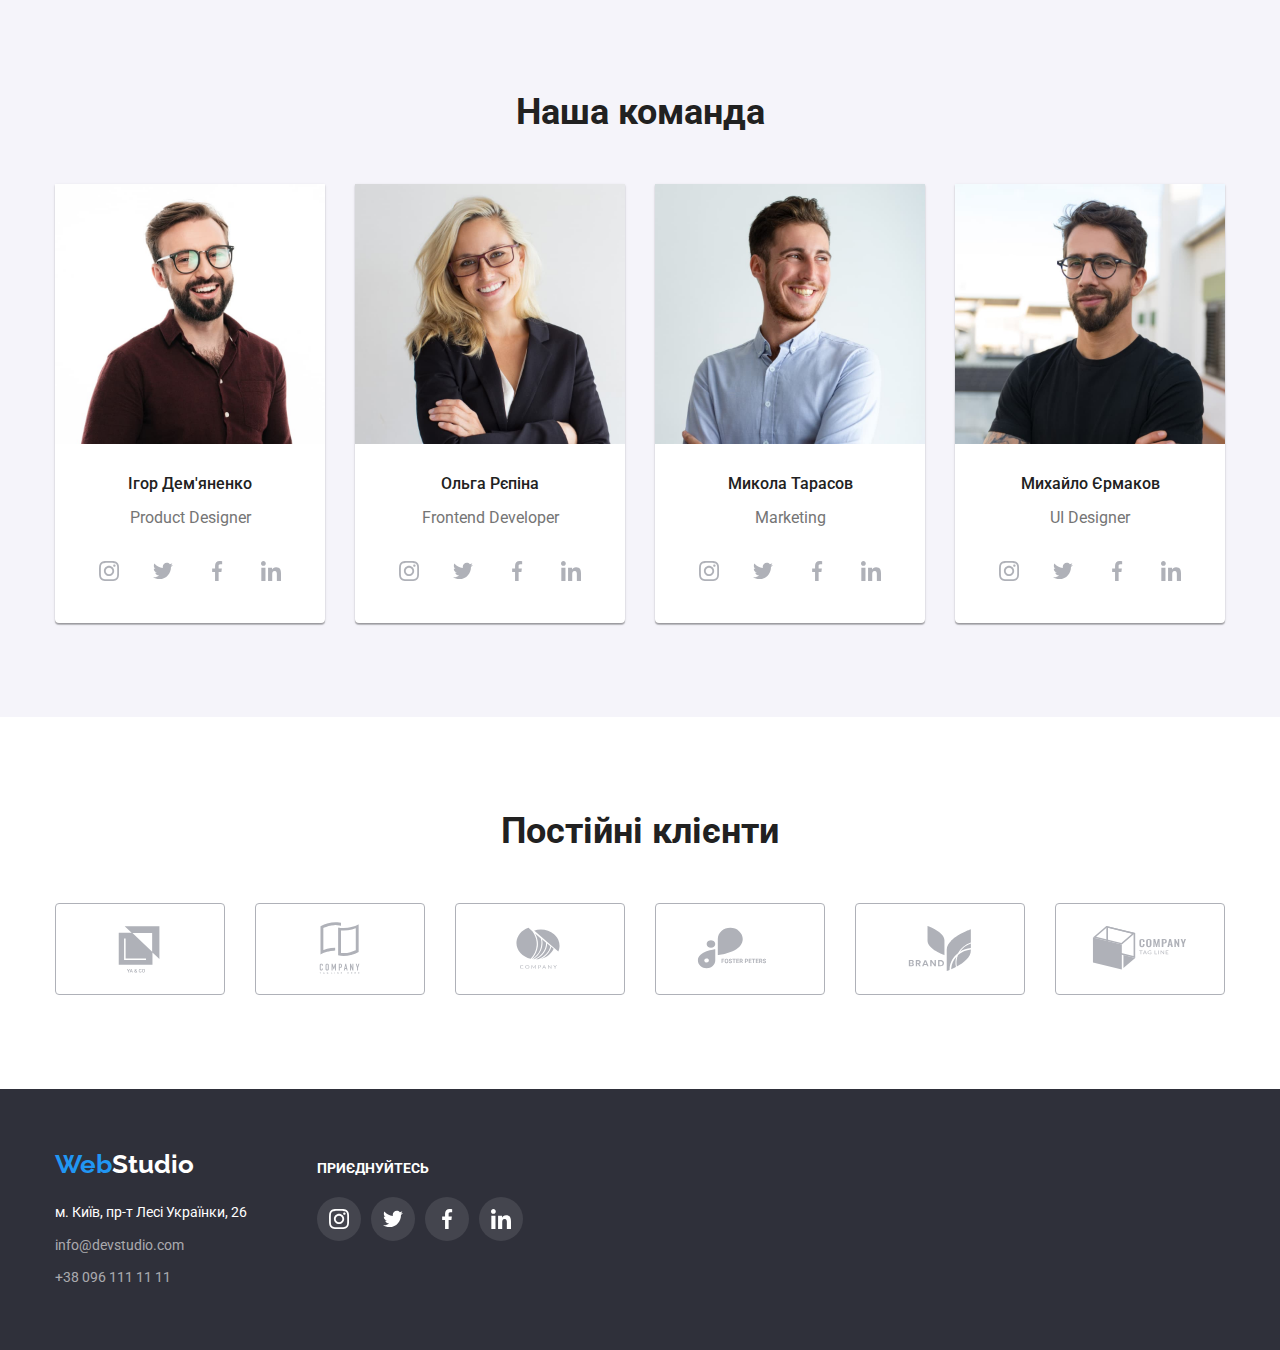
==== commit 3beef5ae: "hobby" ====
--- a/index.html
+++ b/index.html
@@ -109,17 +109,31 @@
           </ul>
         </div>
       </section>
+
+      <!-- розробка -->
+
       <section class="section-bott">
         <div class="container">
           <h2 class="title-h2">Чим ми займаємося</h2>
           <ul class="list hobby">
             <li>
               <img src="./images/img_box_1.jpg" width="370" alt="Розробка і оптимізація сайту" />
+              <div class="description">
+                <p class="description-text">Десктопні додатки</p>
+              </div>
             </li>
             <li>
               <img src="./images/img_box_2.jpg" width="370" alt="Розробка мобільної версії сайту" />
-            </li>
-            <li><img src="./images/img_box_3.jpg" width="370" alt="Підбір палітри" /></li>
+              <div class="description">
+                <p class="description-text">Мобільні додатки</p>
+              </div>
+            </li>
+            <li>
+              <img src="./images/img_box_3.jpg" width="370" alt="Підбір палітри" />
+              <div class="description">
+                <p class="description-text">Дизайнерські рішення</p>
+              </div>
+            </li>
           </ul>
         </div>
       </section>
@@ -392,13 +406,13 @@
         </div>
       </div>
     </footer>
-    <div class="backdrop is-hidden" data-modal >
+    <div class="backdrop is-hidden" data-modal>
       <div class="modal">
-        <button type="button" class="close-btn"  data-modal-close>
-        <svg aria-label=""  width="18" height="18" class="modal-close" >
-          <use href="./images/icons.svg#icon-close"></use>
-        </svg>
-      </button> 
+        <button type="button" class="close-btn" data-modal-close>
+          <svg aria-label="" width="18" height="18" class="modal-close">
+            <use href="./images/icons.svg#icon-close"></use>
+          </svg>
+        </button>
       </div>
     </div>
     <script src="./js/modal.js"></script>
--- a/css/styles.css
+++ b/css/styles.css
@@ -723,13 +723,30 @@
   padding: 0px;
 }
 
-
-/* .modal-close {
-  background-color: rgba(255, 255, 255, 1);
-  padding: 0;
+.hobby li {
+  position: relative;
+}
+
+.description {
   position: absolute;
-  top: 8px;
-  right: 8px;
-  border-radius: 50%;
-} */
-
+  display: flex;
+  align-items: center;
+  justify-content: center;
+  left: 0;
+  bottom: 0;
+  width: 100%;
+  height: 70px;
+  left: 0;
+  bottom: 0;
+  background: rgba(47, 48, 58, 0.8);
+}
+
+.description-text {
+  font-weight: 700;
+  line-height: 1.14;
+  text-align: center;
+  color: var(--primari-buckground-color);
+  text-transform: uppercase;
+  padding: 27px 0px;
+}
+
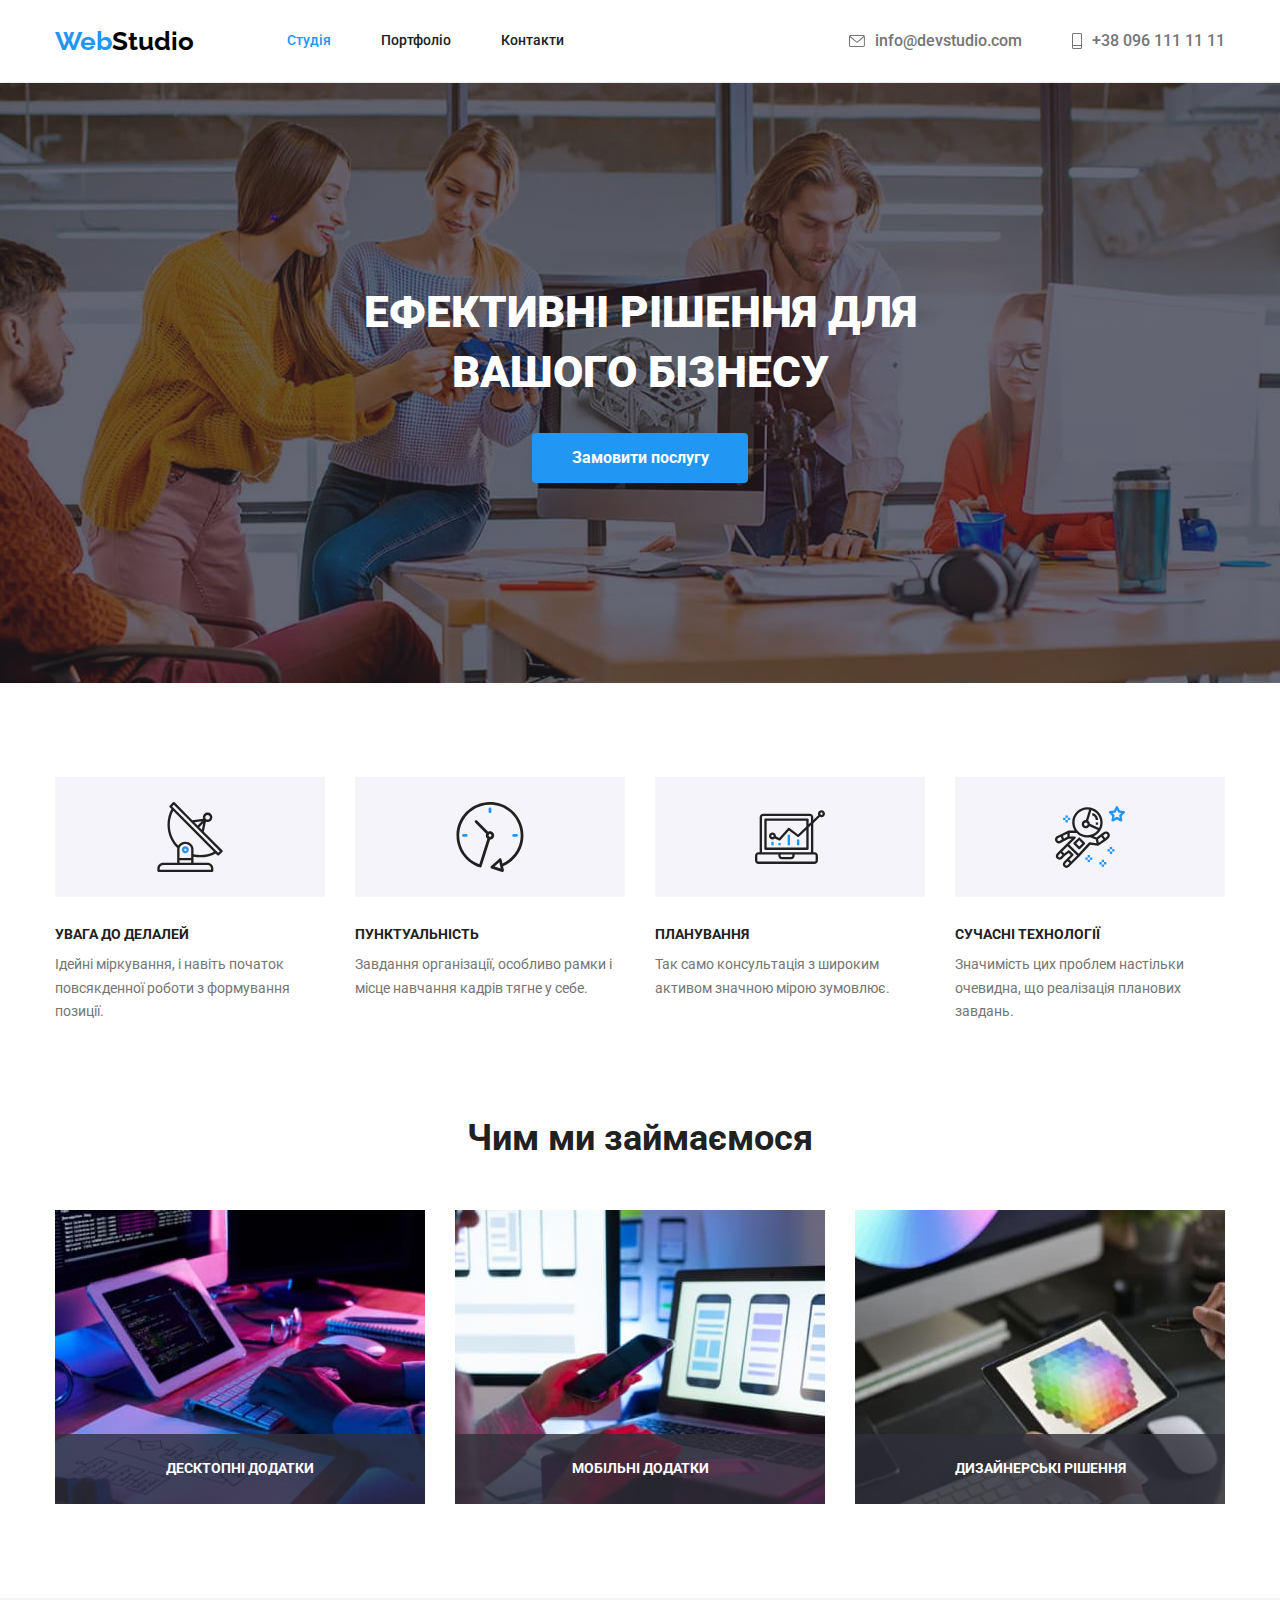
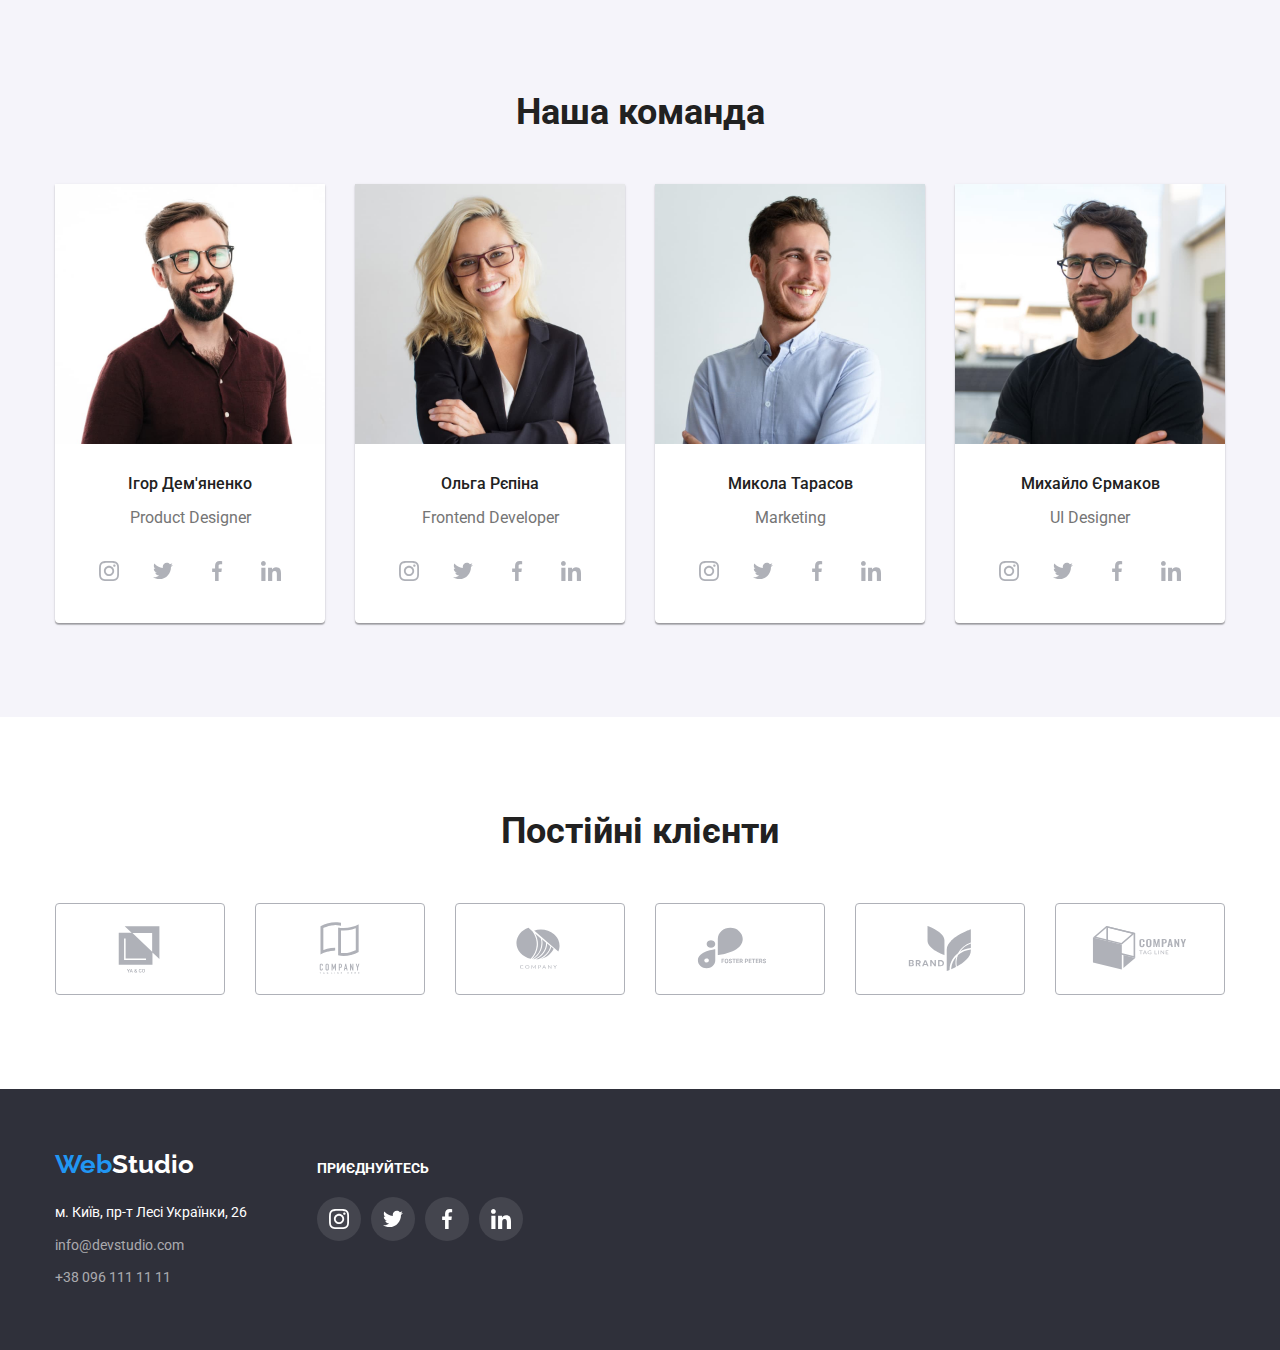
==== commit 891b62a6: "poloska" ====
--- a/index.html
+++ b/index.html
@@ -23,7 +23,7 @@
         <nav class="head-menu">
           <a href="./index.html" class="logo" lang="en"> Web<span class="logo2">Studio</span></a>
           <ul class="site-navigation list">
-            <li class="item"><a href="./index.html" class="class-nav">Студія</a></li>
+            <li class="item"><a href="./index.html" class="site-nav current">Студія</a></li>
             <li class="item"><a href="./portfolio.html" class="site-nav">Портфоліо</a></li>
             <li class="item"><a href="" class="site-nav">Контакти</a></li>
           </ul>
--- a/css/styles.css
+++ b/css/styles.css
@@ -146,12 +146,20 @@
   color: var(--secondary-font-color);
 }
 
-.class-nav {
+.site-nav.current {
   color: var(--secondary-font-color);
+}
+
+.site-nav.class-nav::after {
+  color: var(--secondary-font-color);
+  position: absolute;
 
   display: block;
-  padding-top: 32px;
-  padding-bottom: 32px;
+  content: '';
+  width: 100%;
+  height: 4px;
+  border-radius: 2px;
+  bottom: -1px;
 }
 
 /* Контакти */
@@ -201,7 +209,6 @@
 .line {
   border-bottom: 1px solid rgba(236, 236, 236, 1);
 }
-
 
 /* Герой */
 
@@ -446,7 +453,6 @@
   padding: 20px 0px;
   border: 1px solid rgba(238, 238, 238, 1);
   border-top: none;
-  
 }
 
 /* Кнопки портфоліо */
@@ -473,8 +479,7 @@
   transition: color 250ms cubic-bezier(0.4, 0, 0.2, 1);
   transition: background-color 250ms cubic-bezier(0.4, 0, 0.2, 1);
   transition: border-radius 250ms cubic-bezier(0.4, 0, 0.2, 1);
-  transition: box-shadow 250ms cubic-bezier(0.4, 0, 0.2, 1); 
-      
+  transition: box-shadow 250ms cubic-bezier(0.4, 0, 0.2, 1);
 }
 
 .button-portfolio:focus,
@@ -516,8 +521,6 @@
   box-shadow: 0px 1px 1px rgba(0, 0, 0, 0.12), 0px 4px 4px rgba(0, 0, 0, 0.06),
     1px 4px 6px rgba(0, 0, 0, 0.16);
 }
-
-
 
 .perevagi-list {
   display: flex;
@@ -651,7 +654,6 @@
 .portfolio-wrapper {
   position: relative;
   overflow: hidden;
-
 }
 
 .overlay {
@@ -749,4 +751,3 @@
   text-transform: uppercase;
   padding: 27px 0px;
 }
-
